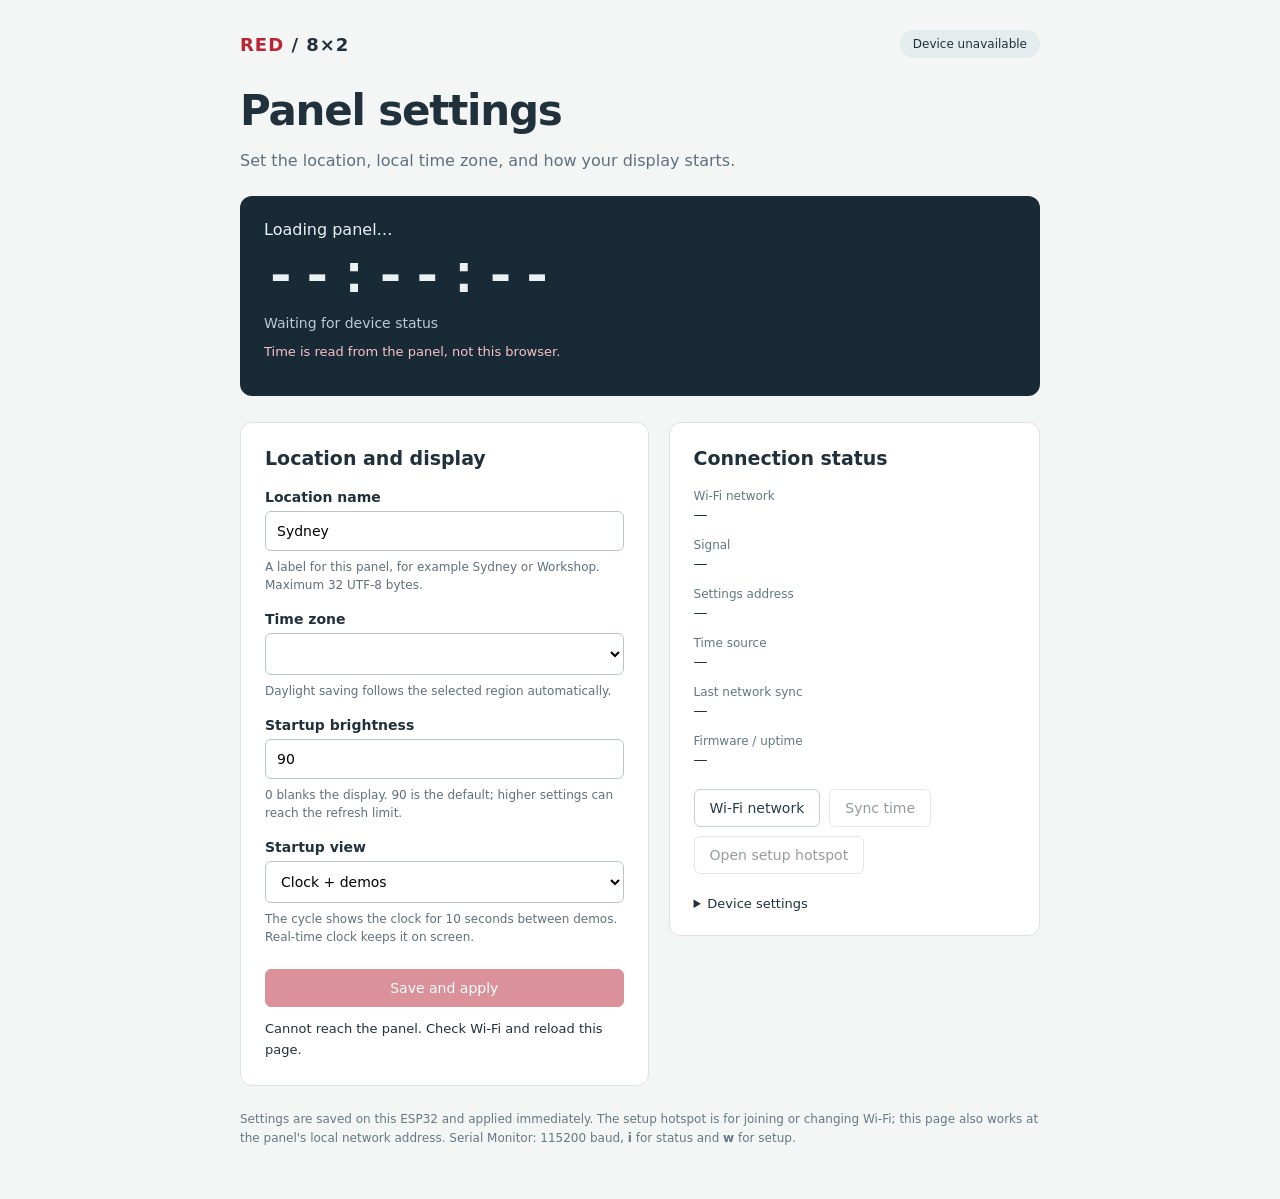
==== web/index.html @ 48416001 "Finalize v1.1.0 Wi-Fi clock and stable panel refresh Add WiFiManager setup, NTP local time, persiste" ====
<!doctype html>
<html lang="en-AU">
<head>
  <meta charset="utf-8">
  <meta name="viewport" content="width=device-width, initial-scale=1">
  <title>Red LED Panel · Settings</title>
  <style>
    :root { color-scheme: light; font-family: system-ui, sans-serif; color: #20313c; background: #f4f5f5; }
    * { box-sizing: border-box; }
    body { margin: 0; }
    main { max-width: 840px; margin: auto; padding: 30px 20px 50px; }
    header { display: flex; justify-content: space-between; gap: 15px; align-items: center; }
    .brand { font-size: 18px; font-weight: 800; letter-spacing: 1px; }
    .brand span { color: #b92535; }
    .badge { border-radius: 20px; background: #e4eced; padding: 7px 13px; font-size: 12px; }
    h1 { font-size: clamp(30px, 6vw, 42px); letter-spacing: -1.2px; margin-bottom: 8px; }
    .intro, small { color: #5f707c; }
    .clock-card { background: #172a35; color: #eaf1f3; border-radius: 12px; padding: 24px; margin: 26px 0; }
    #time { font: 600 clamp(34px, 8vw, 56px) ui-monospace, monospace; letter-spacing: 3px; margin: 6px 0; }
    #date { color: #b8cbd6; font-size: 14px; }
    #clock-state { color: #fac2c7; font-size: 13px; }
    .grid { display: grid; grid-template-columns: 1.1fr 1fr; gap: 20px; align-items: start; }
    section { background: white; border: 1px solid #dce2e5; border-radius: 12px; padding: 24px; }
    h2 { font-size: 19px; margin: 0 0 20px; }
    label { display: block; margin: 17px 0 6px; font-size: 14px; font-weight: 600; }
    input, select { width: 100%; padding: 11px; background: white; border: 1px solid #b9c7cd; border-radius: 6px; font: inherit; font-size: 14px; }
    small { display: block; margin-top: 7px; font-size: 12px; line-height: 1.5; }
    button, .button { display: inline-block; font: inherit; font-size: 14px; border: 1px solid #c6d0d5; background: white; color: #273c49; padding: 10px 15px; border-radius: 6px; cursor: pointer; text-decoration: none; }
    button:disabled { opacity: .5; cursor: wait; }
    .primary { color: white; background: #b92535; border-color: #b92535; width: 100%; margin-top: 23px; }
    .actions { display: flex; flex-wrap: wrap; gap: 9px; margin-top: 22px; }
    dl { margin: 0; }
    dt { color: #637781; font-size: 12px; margin-top: 16px; }
    dd { margin: 3px 0 0; overflow-wrap: anywhere; font-size: 14px; }
    #message { min-height: 24px; font-size: 13px; line-height: 1.6; margin: 12px 0 0; }
    details { margin-top: 22px; }
    summary { cursor: pointer; font-size: 13px; }
    pre { font-size: 11px; white-space: pre-wrap; overflow-wrap: anywhere; padding-top: 8px; }
    footer { margin-top: 24px; color: #657984; font-size: 12px; line-height: 1.6; }
    a { color: #a62030; }
    @media (max-width: 640px) { .grid { grid-template-columns: 1fr; } section { padding: 20px; } }
  </style>
</head>
<body>
<main>
  <header><div class="brand"><span>RED</span> / 8×2</div><span class="badge" id="connection">Connecting…</span></header>
  <h1>Panel settings</h1>
  <p class="intro">Set the location, local time zone, and how your display starts.</p>
  <div class="clock-card" aria-live="off">
    <div id="place">Loading panel…</div>
    <div id="time">--:--:--</div>
    <div id="date">Waiting for device status</div>
    <p id="clock-state">Time is read from the panel, not this browser.</p>
  </div>
  <div class="grid">
    <section>
      <h2>Location and display</h2>
      <form id="settings">
        <label for="location">Location name</label>
        <input id="location" name="location" maxlength="32" required autocomplete="off" value="Sydney">
        <small>A label for this panel, for example Sydney or Workshop. Maximum 32 UTF-8 bytes.</small>
        <label for="zone">Time zone</label>
        <select id="zone" name="zone" required></select>
        <small>Daylight saving follows the selected region automatically.</small>
        <label for="brightness">Startup brightness</label>
        <input id="brightness" name="brightness" type="number" min="0" max="255" step="1" required value="90">
        <small>0 blanks the display. 90 is the default; higher settings can reach the refresh limit.</small>
        <label for="view">Startup view</label>
        <select id="view" name="view"><option value="playlist">Clock + demos</option><option value="clock">Real-time clock</option></select>
        <small>The cycle shows the clock for 10 seconds between demos. Real-time clock keeps it on screen.</small>
        <button class="primary" id="save" disabled>Save and apply</button>
      </form>
      <p id="message" role="status" aria-live="polite"></p>
    </section>
    <section>
      <h2>Connection status</h2>
      <dl>
        <dt>Wi-Fi network</dt><dd id="ssid">—</dd>
        <dt>Signal</dt><dd id="signal">—</dd>
        <dt>Settings address</dt><dd id="address">—</dd>
        <dt>Time source</dt><dd id="source">—</dd>
        <dt>Last network sync</dt><dd id="sync-age">—</dd>
        <dt>Firmware / uptime</dt><dd id="firmware">—</dd>
      </dl>
      <div class="actions"><a class="button" href="/wifi">Wi-Fi network</a><button id="sync" type="button" disabled>Sync time</button><button id="setup" type="button" disabled>Open setup hotspot</button></div>
      <details><summary>Device settings</summary><pre id="device">Loading…</pre></details>
    </section>
  </div>
  <footer>Settings are saved on this ESP32 and applied immediately. The setup hotspot is for joining or changing Wi-Fi; this page also works at the panel's local network address. Serial Monitor: 115200 baud, <strong>i</strong> for status and <strong>w</strong> for setup.</footer>
</main>
<script>
  const byId = (id) => document.getElementById(id);
  let token = '';
  let initialised = false;
  const show = (id, text) => { byId(id).textContent = text; };
  async function refresh(fillForm = false) {
    try {
      const response = await fetch('/api/status', { cache: 'no-store' });
      if (!response.ok) throw new Error('Status request failed');
      const status = await response.json();
      token = status.token;
      show('connection', status.connected ? 'Wi-Fi connected' : 'Setup / offline');
      show('place', status.location + ' · ' + status.zone);
      show('time', status.time || '--:--:--');
      show('date', status.date || 'Waiting for network time');
      show('clock-state', !status.timeValid ? 'Connect Wi-Fi to synchronise the clock.' : status.connected ? 'Network-synchronised time' : 'Offline · clock continues from its last sync');
      show('ssid', status.ssid || 'Not connected');
      show('signal', status.connected ? status.rssi + ' dBm' : '—');
      show('address', status.url);
      show('source', status.ntpServers.join(' / '));
      show('sync-age', status.lastSyncAge === null ? 'Not yet synchronised' : status.lastSyncAge + ' seconds ago');
      show('firmware', status.version + ' · ' + status.uptime + ' s');
      show('device', JSON.stringify(status.device, null, 2));
      if (!initialised || fillForm) {
        byId('zone').replaceChildren(...status.zones.map(zone => new Option(zone, zone)));
        byId('location').value = status.location;
        byId('zone').value = status.zone;
        byId('brightness').value = status.brightness;
        byId('view').value = status.startClock ? 'clock' : 'playlist';
        initialised = true;
      }
      byId('save').disabled = false;
      byId('sync').disabled = !status.connected;
      byId('setup').disabled = false;
    } catch (error) {
      show('connection', 'Device unavailable');
      show('message', 'Cannot reach the panel. Check Wi-Fi and reload this page.');
    }
  }
  async function post(path, values) {
    values.set('token', token);
    const response = await fetch(path, { method: 'POST', body: values });
    const result = await response.json();
    if (!response.ok) throw new Error(result.message || 'Request failed');
    return result;
  }
  byId('settings').addEventListener('submit', async (event) => {
    event.preventDefault();
    byId('save').disabled = true;
    try {
      const result = await post('/api/settings', new URLSearchParams(new FormData(event.target)));
      show('message', result.message);
      await refresh(true);
    } catch (error) { show('message', error.message); }
    finally { byId('save').disabled = false; }
  });
  for (const [id, path] of [['sync', '/api/sync'], ['setup', '/api/wifi']]) {
    byId(id).addEventListener('click', async () => {
      try { show('message', (await post(path, new URLSearchParams())).message); }
      catch (error) { show('message', error.message); }
    });
  }
  refresh();
  setInterval(() => refresh(), 1000);
</script>
</body>
</html>
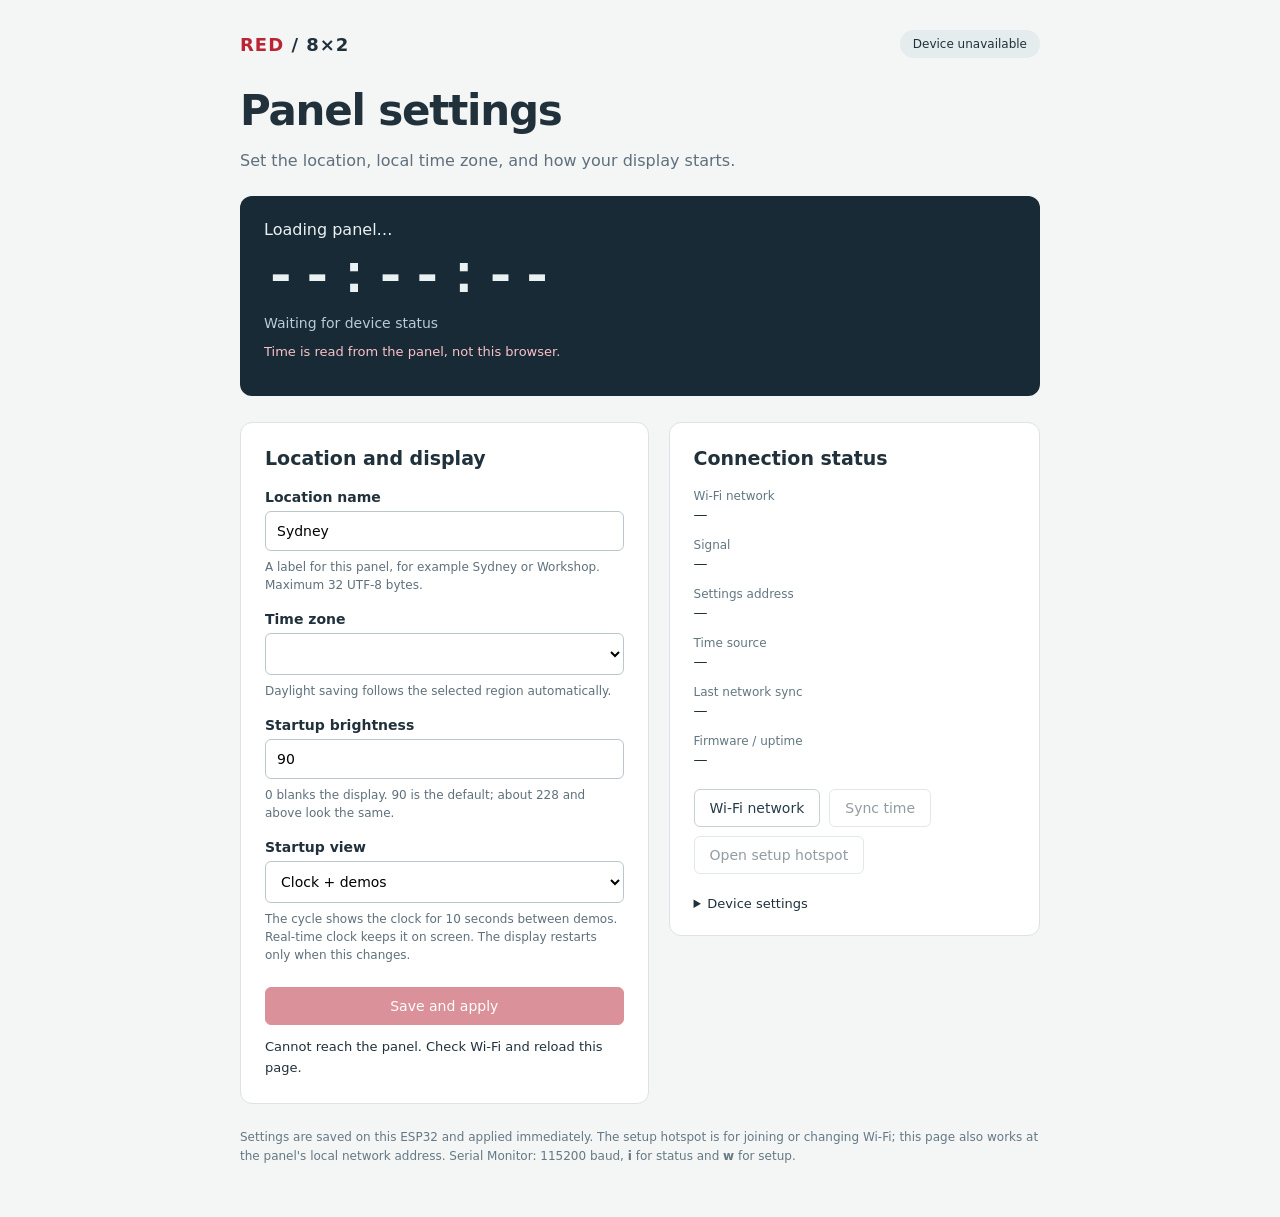
==== commit 954237eb: "feat(refresh): overlap SPI column shift with lit row; v1.2.0 fixes and release log" ====
--- a/web/index.html
+++ b/web/index.html
@@ -64,10 +64,10 @@
         <small>Daylight saving follows the selected region automatically.</small>
         <label for="brightness">Startup brightness</label>
         <input id="brightness" name="brightness" type="number" min="0" max="255" step="1" required value="90">
-        <small>0 blanks the display. 90 is the default; higher settings can reach the refresh limit.</small>
+        <small>0 blanks the display. 90 is the default; about 228 and above look the same.</small>
         <label for="view">Startup view</label>
         <select id="view" name="view"><option value="playlist">Clock + demos</option><option value="clock">Real-time clock</option></select>
-        <small>The cycle shows the clock for 10 seconds between demos. Real-time clock keeps it on screen.</small>
+        <small>The cycle shows the clock for 10 seconds between demos. Real-time clock keeps it on screen. The display restarts only when this changes.</small>
         <button class="primary" id="save" disabled>Save and apply</button>
       </form>
       <p id="message" role="status" aria-live="polite"></p>
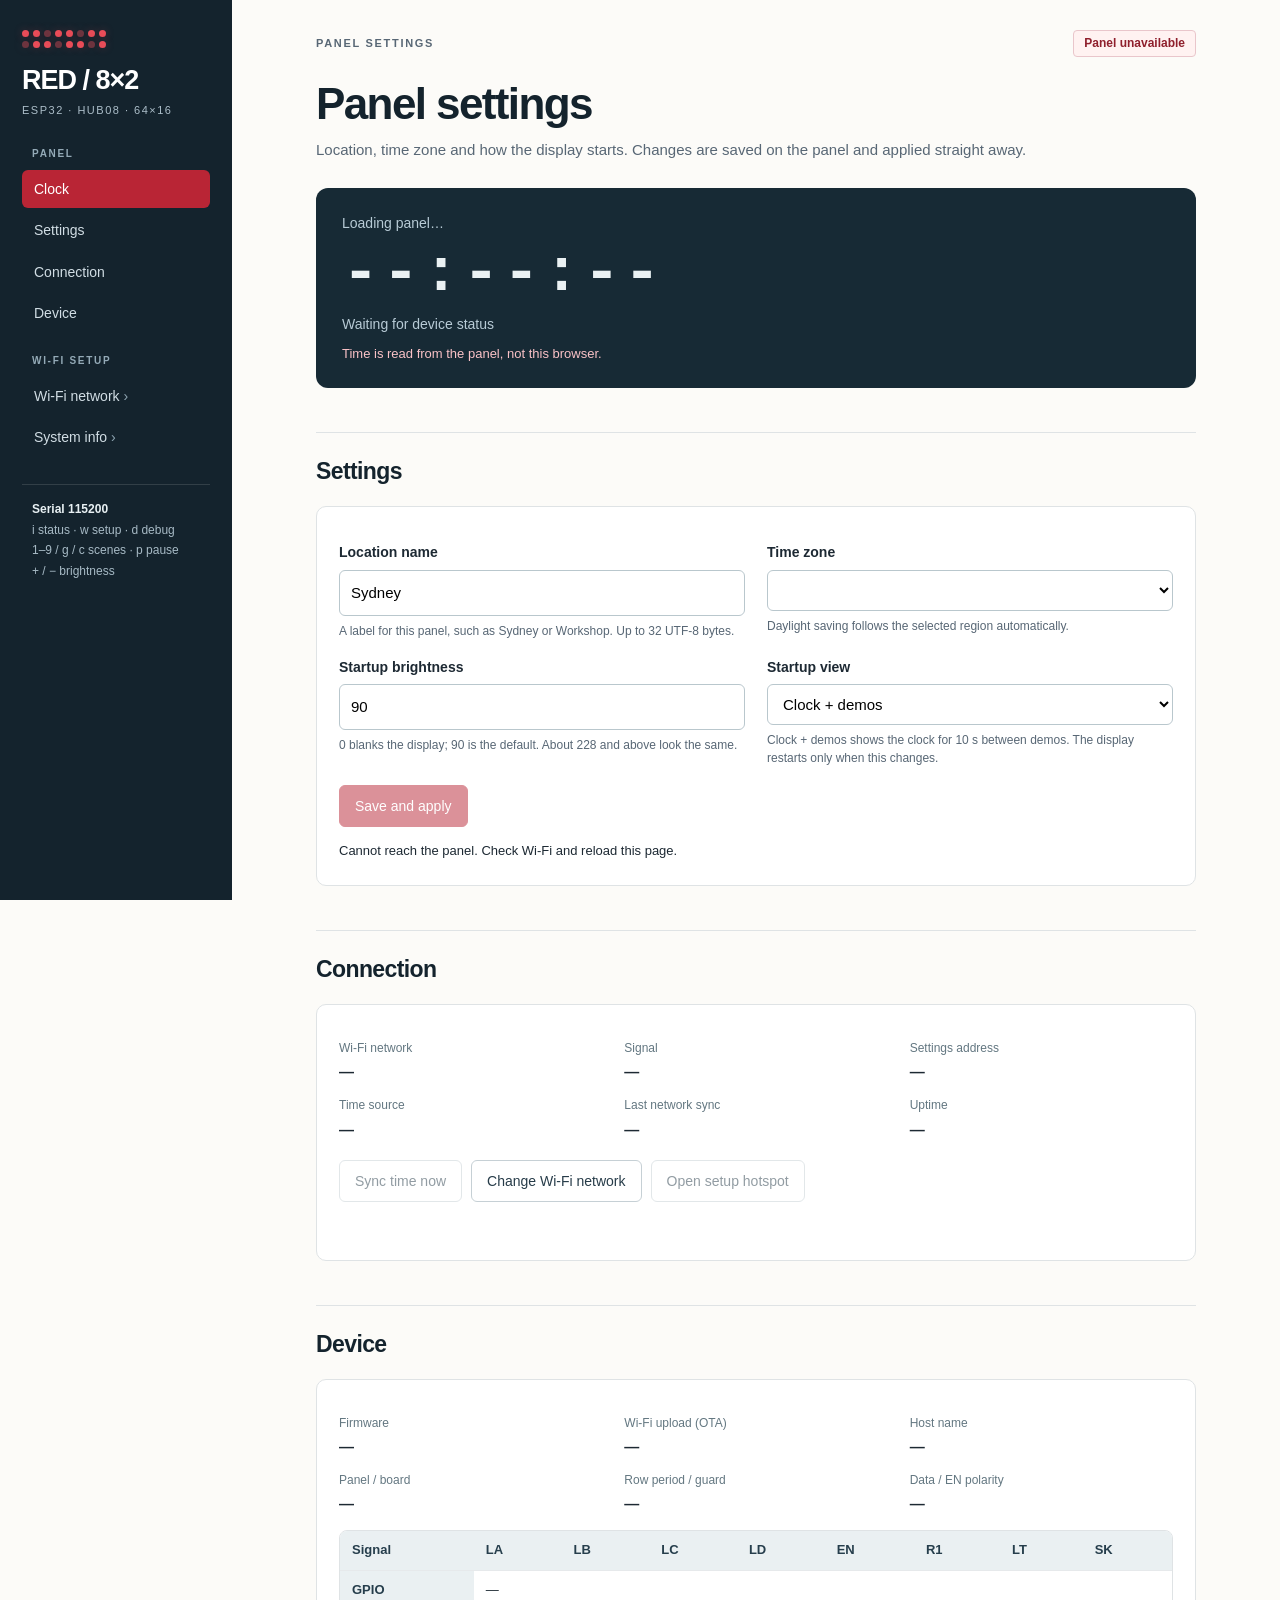
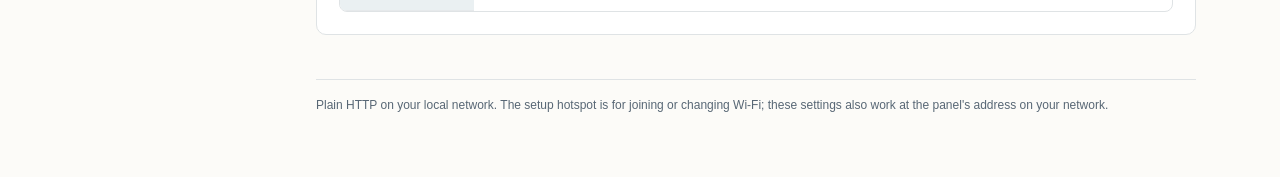
==== commit 4bd5b0c0: "feat(web): docs-style settings UI at /, restyled Wi-Fi pages, OTA build guard" ====
--- a/web/index.html
+++ b/web/index.html
@@ -5,101 +5,196 @@
   <meta name="viewport" content="width=device-width, initial-scale=1">
   <title>Red LED Panel · Settings</title>
   <style>
-    :root { color-scheme: light; font-family: system-ui, sans-serif; color: #20313c; background: #f4f5f5; }
+    :root { color-scheme: light; --ink: #1d2933; --muted: #586775; --red: #b92535; --nav: #14232d; --paper: #fcfbf8; --line: #dfe3e5; }
     * { box-sizing: border-box; }
-    body { margin: 0; }
-    main { max-width: 840px; margin: auto; padding: 30px 20px 50px; }
-    header { display: flex; justify-content: space-between; gap: 15px; align-items: center; }
-    .brand { font-size: 18px; font-weight: 800; letter-spacing: 1px; }
-    .brand span { color: #b92535; }
-    .badge { border-radius: 20px; background: #e4eced; padding: 7px 13px; font-size: 12px; }
-    h1 { font-size: clamp(30px, 6vw, 42px); letter-spacing: -1.2px; margin-bottom: 8px; }
-    .intro, small { color: #5f707c; }
-    .clock-card { background: #172a35; color: #eaf1f3; border-radius: 12px; padding: 24px; margin: 26px 0; }
-    #time { font: 600 clamp(34px, 8vw, 56px) ui-monospace, monospace; letter-spacing: 3px; margin: 6px 0; }
+    [hidden] { display: none !important; }
+    html { scroll-behavior: smooth; scroll-padding-top: 20px; }
+    body { margin: 0; background: var(--paper); color: var(--ink); font: 15px/1.6 -apple-system, BlinkMacSystemFont, "Segoe UI", sans-serif; }
+    a { color: #a51f30; text-underline-offset: 3px; }
+    a:focus-visible, button:focus-visible, input:focus-visible, select:focus-visible { outline: 3px solid #df9c28; outline-offset: 2px; }
+    .side { position: fixed; inset: 0 auto 0 0; width: 232px; padding: 30px 22px; background: var(--nav); color: #e2eaee; overflow-y: auto; }
+    .brand { display: block; color: #fff; text-decoration: none; margin-bottom: 26px; }
+    .brand strong { display: block; font-size: 27px; letter-spacing: -1px; line-height: 1.2; }
+    .brand span { display: block; margin-top: 6px; color: #acbec9; font-size: 11px; letter-spacing: 1.5px; text-transform: uppercase; }
+    .led { display: grid; grid-template-columns: repeat(8, 7px); gap: 4px; margin-bottom: 16px; width: max-content; }
+    .led i { width: 7px; height: 7px; border-radius: 50%; background: #e94d59; box-shadow: 0 0 9px #e94d5940; }
+    .led i:nth-child(3n) { opacity: .42; }
+    .label { margin: 20px 10px 8px; color: #94aab7; text-transform: uppercase; font-size: 10px; font-weight: 700; letter-spacing: 1.7px; }
+    .links { display: grid; gap: 3px; }
+    .links a { display: block; color: #d1dde4; text-decoration: none; padding: 8px 12px; border-radius: 6px; font-size: 14px; }
+    .links a:hover { color: #fff; background: #ffffff0b; }
+    .links a[aria-current="true"] { background: var(--red); color: #fff; }
+    .links a.ext::after { content: " ›"; color: #8fa5b2; }
+    .note { margin-top: 28px; padding: 14px 10px 0; border-top: 1px solid #ffffff20; color: #a7bac5; font-size: 12px; line-height: 1.7; }
+    .note strong { color: #e8f0f3; }
+    main { margin-left: 232px; padding: 30px clamp(20px, 4vw, 60px) 60px; }
+    .page { max-width: 880px; margin: 0 auto; }
+    .toolbar { display: flex; flex-wrap: wrap; justify-content: space-between; gap: 10px; align-items: center; margin-bottom: 22px; }
+    .eyebrow { font-size: 11px; text-transform: uppercase; letter-spacing: 1.7px; font-weight: 700; color: var(--muted); }
+    .tag { display: inline-block; border: 1px solid #cad9de; color: #3c5766; background: #eef4f5; font-size: 12px; padding: 3px 10px; border-radius: 4px; font-weight: 650; }
+    .tag.ok { background: #e7f2ed; color: #2a6248; border-color: #bed9cc; }
+    .tag.warn { background: #fff2f1; color: #8f1f2c; border-color: #e9c6cb; }
+    h1 { margin: 0 0 8px; font-size: clamp(32px, 4vw, 44px); letter-spacing: -1.6px; line-height: 1.15; color: #14232d; }
+    .intro { color: var(--muted); margin: 0 0 26px; }
+    section { margin-top: 44px; padding-top: 20px; border-top: 1px solid var(--line); }
+    h2 { margin: 0 0 16px; font-size: 23px; letter-spacing: -.6px; color: #14232d; }
+    .clock { background: #172a35; color: #eaf1f3; border-radius: 12px; padding: 24px 26px; margin-top: 0; border: 0; }
+    #place { color: #b8cbd6; font-size: 14px; }
+    #time { font: 600 clamp(38px, 9vw, 62px) ui-monospace, "SFMono-Regular", Menlo, monospace; letter-spacing: 3px; margin: 4px 0; }
     #date { color: #b8cbd6; font-size: 14px; }
-    #clock-state { color: #fac2c7; font-size: 13px; }
-    .grid { display: grid; grid-template-columns: 1.1fr 1fr; gap: 20px; align-items: start; }
-    section { background: white; border: 1px solid #dce2e5; border-radius: 12px; padding: 24px; }
-    h2 { font-size: 19px; margin: 0 0 20px; }
-    label { display: block; margin: 17px 0 6px; font-size: 14px; font-weight: 600; }
-    input, select { width: 100%; padding: 11px; background: white; border: 1px solid #b9c7cd; border-radius: 6px; font: inherit; font-size: 14px; }
-    small { display: block; margin-top: 7px; font-size: 12px; line-height: 1.5; }
-    button, .button { display: inline-block; font: inherit; font-size: 14px; border: 1px solid #c6d0d5; background: white; color: #273c49; padding: 10px 15px; border-radius: 6px; cursor: pointer; text-decoration: none; }
+    #clock-state { color: #fac2c7; font-size: 13px; margin: 8px 0 0; }
+    .card { background: #fff; border: 1px solid var(--line); border-radius: 10px; padding: 22px; }
+    .form { display: grid; grid-template-columns: 1fr 1fr; gap: 4px 22px; }
+    .form .wide { grid-column: 1 / -1; }
+    label { display: block; margin: 12px 0 6px; font-size: 14px; font-weight: 650; }
+    input, select { width: 100%; padding: 10px 11px; background: #fff; border: 1px solid #b9c7cd; border-radius: 6px; font: inherit; }
+    small { display: block; margin-top: 6px; color: var(--muted); font-size: 12px; line-height: 1.5; }
+    button, .button { display: inline-block; font: inherit; font-size: 14px; border: 1px solid #c6d0d5; background: #fff; color: #273c49; padding: 9px 15px; border-radius: 6px; cursor: pointer; text-decoration: none; }
+    button:hover, .button:hover { border-color: var(--red); }
     button:disabled { opacity: .5; cursor: wait; }
-    .primary { color: white; background: #b92535; border-color: #b92535; width: 100%; margin-top: 23px; }
-    .actions { display: flex; flex-wrap: wrap; gap: 9px; margin-top: 22px; }
-    dl { margin: 0; }
-    dt { color: #637781; font-size: 12px; margin-top: 16px; }
-    dd { margin: 3px 0 0; overflow-wrap: anywhere; font-size: 14px; }
-    #message { min-height: 24px; font-size: 13px; line-height: 1.6; margin: 12px 0 0; }
-    details { margin-top: 22px; }
-    summary { cursor: pointer; font-size: 13px; }
-    pre { font-size: 11px; white-space: pre-wrap; overflow-wrap: anywhere; padding-top: 8px; }
-    footer { margin-top: 24px; color: #657984; font-size: 12px; line-height: 1.6; }
-    a { color: #a62030; }
-    @media (max-width: 640px) { .grid { grid-template-columns: 1fr; } section { padding: 20px; } }
+    .primary { color: #fff; background: var(--red); border-color: var(--red); }
+    .actions { display: flex; flex-wrap: wrap; gap: 9px; margin-top: 18px; }
+    #message, .message { min-height: 22px; font-size: 13px; margin: 14px 0 0; }
+    dl { display: grid; grid-template-columns: repeat(auto-fill, minmax(220px, 1fr)); gap: 0 22px; margin: 0; }
+    dt { color: #637781; font-size: 12px; margin-top: 12px; }
+    dd { margin: 2px 0 0; overflow-wrap: anywhere; font-weight: 600; }
+    .table-wrap { overflow-x: auto; border: 1px solid var(--line); border-radius: 8px; background: #fff; margin-top: 14px; }
+    table { border-collapse: collapse; width: 100%; font-size: 13px; }
+    th, td { padding: 9px 12px; text-align: left; border-bottom: 1px solid #e6e9eb; }
+    th { background: #eaf0f2; color: #263e4c; }
+    tr:last-child td { border-bottom: 0; }
+    code { font-family: ui-monospace, Menlo, monospace; font-size: .9em; background: #eaeef0; padding: 1px 5px; border-radius: 4px; }
+    footer { margin-top: 44px; padding-top: 16px; border-top: 1px solid var(--line); color: var(--muted); font-size: 12px; }
+    @media (max-width: 760px) {
+      .side { position: sticky; top: 0; z-index: 2; width: auto; padding: 12px 16px; display: flex; flex-wrap: wrap; align-items: center; gap: 6px 14px; }
+      .brand { margin: 0; }
+      .brand strong { font-size: 19px; }
+      .brand span, .led, .label, .note { display: none; }
+      .links { display: flex; flex-wrap: wrap; gap: 2px; }
+      .links a { padding: 5px 8px; font-size: 13px; }
+      main { margin-left: 0; padding: 20px 16px 40px; }
+      .form { grid-template-columns: 1fr; }
+    }
   </style>
 </head>
 <body>
+<aside class="side">
+  <a class="brand" href="#now"><div class="led" aria-hidden="true"><i></i><i></i><i></i><i></i><i></i><i></i><i></i><i></i><i></i><i></i><i></i><i></i><i></i><i></i><i></i><i></i></div><strong>RED / 8×2</strong><span>ESP32 · HUB08 · 64×16</span></a>
+  <div class="label">Panel</div>
+  <nav class="links" aria-label="Panel sections">
+    <a href="#now">Clock</a>
+    <a href="#settings">Settings</a>
+    <a href="#connection">Connection</a>
+    <a href="#device">Device</a>
+  </nav>
+  <div class="label">Wi-Fi setup</div>
+  <nav class="links" aria-label="Wi-Fi pages">
+    <a class="ext" href="/wifi">Wi-Fi network</a>
+    <a class="ext" href="/info">System info</a>
+    <a class="ext" href="/exit" id="exit-link" hidden>Close setup hotspot</a>
+  </nav>
+  <div class="note"><strong>Serial 115200</strong><br>i status · w setup · d debug<br>1–9 / g / c scenes · p pause<br>+ / − brightness</div>
+</aside>
 <main>
-  <header><div class="brand"><span>RED</span> / 8×2</div><span class="badge" id="connection">Connecting…</span></header>
-  <h1>Panel settings</h1>
-  <p class="intro">Set the location, local time zone, and how your display starts.</p>
-  <div class="clock-card" aria-live="off">
-    <div id="place">Loading panel…</div>
-    <div id="time">--:--:--</div>
-    <div id="date">Waiting for device status</div>
-    <p id="clock-state">Time is read from the panel, not this browser.</p>
+  <div class="page">
+    <div class="toolbar"><span class="eyebrow" id="eyebrow">Panel settings</span><span class="tag" id="connection-tag">Connecting…</span></div>
+    <h1>Panel settings</h1>
+    <p class="intro">Location, time zone and how the display starts. Changes are saved on the panel and applied straight away.</p>
+
+    <section id="now" class="clock" aria-live="off">
+      <div id="place">Loading panel…</div>
+      <div id="time">--:--:--</div>
+      <div id="date">Waiting for device status</div>
+      <p id="clock-state">Time is read from the panel, not this browser.</p>
+    </section>
+
+    <section id="settings">
+      <h2>Settings</h2>
+      <form id="settings-form" class="card">
+        <div class="form">
+          <div>
+            <label for="location">Location name</label>
+            <input id="location" name="location" maxlength="32" required autocomplete="off" value="Sydney">
+            <small>A label for this panel, such as Sydney or Workshop. Up to 32 UTF-8 bytes.</small>
+          </div>
+          <div>
+            <label for="zone">Time zone</label>
+            <select id="zone" name="zone" required></select>
+            <small>Daylight saving follows the selected region automatically.</small>
+          </div>
+          <div>
+            <label for="brightness">Startup brightness</label>
+            <input id="brightness" name="brightness" type="number" min="0" max="255" step="1" required value="90">
+            <small>0 blanks the display; 90 is the default. About 228 and above look the same.</small>
+          </div>
+          <div>
+            <label for="view">Startup view</label>
+            <select id="view" name="view"><option value="playlist">Clock + demos</option><option value="clock">Real-time clock</option></select>
+            <small>Clock + demos shows the clock for 10 s between demos. The display restarts only when this changes.</small>
+          </div>
+        </div>
+        <div class="actions"><button class="primary" id="save" disabled>Save and apply</button></div>
+        <p id="message" role="status" aria-live="polite"></p>
+      </form>
+    </section>
+
+    <section id="connection">
+      <h2>Connection</h2>
+      <div class="card">
+        <dl>
+          <div><dt>Wi-Fi network</dt><dd id="ssid">—</dd></div>
+          <div><dt>Signal</dt><dd id="signal">—</dd></div>
+          <div><dt>Settings address</dt><dd id="address">—</dd></div>
+          <div><dt>Time source</dt><dd id="source">—</dd></div>
+          <div><dt>Last network sync</dt><dd id="sync-age">—</dd></div>
+          <div><dt>Uptime</dt><dd id="uptime">—</dd></div>
+        </dl>
+        <div class="actions">
+          <button id="sync" type="button" disabled>Sync time now</button>
+          <a class="button" href="/wifi">Change Wi-Fi network</a>
+          <button id="setup" type="button" disabled>Open setup hotspot</button>
+        </div>
+        <p id="connection-message" class="message" role="status" aria-live="polite"></p>
+      </div>
+    </section>
+
+    <section id="device">
+      <h2>Device</h2>
+      <div class="card">
+        <dl>
+          <div><dt>Firmware</dt><dd id="firmware">—</dd></div>
+          <div><dt>Wi-Fi upload (OTA)</dt><dd id="ota">—</dd></div>
+          <div><dt>Host name</dt><dd id="host">—</dd></div>
+          <div><dt>Panel / board</dt><dd id="hardware">—</dd></div>
+          <div><dt>Row period / guard</dt><dd id="timing">—</dd></div>
+          <div><dt>Data / EN polarity</dt><dd id="polarity">—</dd></div>
+        </dl>
+        <div class="table-wrap"><table><thead><tr><th>Signal</th><th>LA</th><th>LB</th><th>LC</th><th>LD</th><th>EN</th><th>R1</th><th>LT</th><th>SK</th></tr></thead>
+          <tbody><tr id="pins"><th>GPIO</th><td colspan="8">—</td></tr></tbody></table></div>
+      </div>
+    </section>
+
+    <footer>Plain HTTP on your local network. The setup hotspot is for joining or changing Wi-Fi; these settings also work at the panel's address on your network.</footer>
   </div>
-  <div class="grid">
-    <section>
-      <h2>Location and display</h2>
-      <form id="settings">
-        <label for="location">Location name</label>
-        <input id="location" name="location" maxlength="32" required autocomplete="off" value="Sydney">
-        <small>A label for this panel, for example Sydney or Workshop. Maximum 32 UTF-8 bytes.</small>
-        <label for="zone">Time zone</label>
-        <select id="zone" name="zone" required></select>
-        <small>Daylight saving follows the selected region automatically.</small>
-        <label for="brightness">Startup brightness</label>
-        <input id="brightness" name="brightness" type="number" min="0" max="255" step="1" required value="90">
-        <small>0 blanks the display. 90 is the default; about 228 and above look the same.</small>
-        <label for="view">Startup view</label>
-        <select id="view" name="view"><option value="playlist">Clock + demos</option><option value="clock">Real-time clock</option></select>
-        <small>The cycle shows the clock for 10 seconds between demos. Real-time clock keeps it on screen. The display restarts only when this changes.</small>
-        <button class="primary" id="save" disabled>Save and apply</button>
-      </form>
-      <p id="message" role="status" aria-live="polite"></p>
-    </section>
-    <section>
-      <h2>Connection status</h2>
-      <dl>
-        <dt>Wi-Fi network</dt><dd id="ssid">—</dd>
-        <dt>Signal</dt><dd id="signal">—</dd>
-        <dt>Settings address</dt><dd id="address">—</dd>
-        <dt>Time source</dt><dd id="source">—</dd>
-        <dt>Last network sync</dt><dd id="sync-age">—</dd>
-        <dt>Firmware / uptime</dt><dd id="firmware">—</dd>
-      </dl>
-      <div class="actions"><a class="button" href="/wifi">Wi-Fi network</a><button id="sync" type="button" disabled>Sync time</button><button id="setup" type="button" disabled>Open setup hotspot</button></div>
-      <details><summary>Device settings</summary><pre id="device">Loading…</pre></details>
-    </section>
-  </div>
-  <footer>Settings are saved on this ESP32 and applied immediately. The setup hotspot is for joining or changing Wi-Fi; this page also works at the panel's local network address. Serial Monitor: 115200 baud, <strong>i</strong> for status and <strong>w</strong> for setup.</footer>
 </main>
 <script>
   const byId = (id) => document.getElementById(id);
+  const show = (id, text) => { byId(id).textContent = text; };
+  const duration = (s) => { const d = Math.floor(s / 86400), h = Math.floor(s / 3600) % 24, m = Math.floor(s / 60) % 60;
+    return d ? d + ' d ' + h + ' h' : h ? h + ' h ' + m + ' min' : m ? m + ' min ' + (s % 60) + ' s' : s + ' s'; };
   let token = '';
   let initialised = false;
-  const show = (id, text) => { byId(id).textContent = text; };
   async function refresh(fillForm = false) {
     try {
       const response = await fetch('/api/status', { cache: 'no-store' });
       if (!response.ok) throw new Error('Status request failed');
       const status = await response.json();
       token = status.token;
-      show('connection', status.connected ? 'Wi-Fi connected' : 'Setup / offline');
+      const tag = byId('connection-tag');
+      tag.textContent = status.connected ? 'Wi-Fi connected' : 'Setup hotspot / offline';
+      tag.className = 'tag ' + (status.connected ? 'ok' : 'warn');
+      byId('exit-link').hidden = status.connected;
+      show('eyebrow', 'Panel settings · v' + status.version);
       show('place', status.location + ' · ' + status.zone);
       show('time', status.time || '--:--:--');
       show('date', status.date || 'Waiting for network time');
@@ -108,9 +203,19 @@
       show('signal', status.connected ? status.rssi + ' dBm' : '—');
       show('address', status.url);
       show('source', status.ntpServers.join(' / '));
-      show('sync-age', status.lastSyncAge === null ? 'Not yet synchronised' : status.lastSyncAge + ' seconds ago');
-      show('firmware', status.version + ' · ' + status.uptime + ' s');
-      show('device', JSON.stringify(status.device, null, 2));
+      show('sync-age', status.lastSyncAge === null ? 'Not yet synchronised' : duration(status.lastSyncAge) + ' ago');
+      show('uptime', duration(status.uptime));
+      show('firmware', 'v' + status.version);
+      show('ota', { ready: 'Ready on port 3232', pending: 'Starts when Wi-Fi connects', disabled: 'Disabled (no OTA password)' }[status.ota] || '—');
+      const device = status.device;
+      show('host', device.host + '.local');
+      show('hardware', device.panel + ' / ' + device.board);
+      show('timing', device.rowPeriodUs + ' µs / ' + device.guardUs + ' µs');
+      show('polarity', (device.dataActiveLow ? 'Active LOW' : 'Active HIGH') + ' / ' + (device.oeActiveLow ? 'active LOW' : 'active HIGH'));
+      const pins = ['LA', 'LB', 'LC', 'LD', 'EN', 'R1', 'LT', 'SK'].map(name => { const cell = document.createElement('td'); cell.textContent = device.pins[name]; return cell; });
+      const header = document.createElement('th');
+      header.textContent = 'GPIO';
+      byId('pins').replaceChildren(header, ...pins);
       if (!initialised || fillForm) {
         byId('zone').replaceChildren(...status.zones.map(zone => new Option(zone, zone)));
         byId('location').value = status.location;
@@ -123,7 +228,9 @@
       byId('sync').disabled = !status.connected;
       byId('setup').disabled = false;
     } catch (error) {
-      show('connection', 'Device unavailable');
+      const tag = byId('connection-tag');
+      tag.textContent = 'Panel unavailable';
+      tag.className = 'tag warn';
       show('message', 'Cannot reach the panel. Check Wi-Fi and reload this page.');
     }
   }
@@ -134,7 +241,7 @@
     if (!response.ok) throw new Error(result.message || 'Request failed');
     return result;
   }
-  byId('settings').addEventListener('submit', async (event) => {
+  byId('settings-form').addEventListener('submit', async (event) => {
     event.preventDefault();
     byId('save').disabled = true;
     try {
@@ -146,10 +253,21 @@
   });
   for (const [id, path] of [['sync', '/api/sync'], ['setup', '/api/wifi']]) {
     byId(id).addEventListener('click', async () => {
-      try { show('message', (await post(path, new URLSearchParams())).message); }
-      catch (error) { show('message', error.message); }
+      try { show('connection-message', (await post(path, new URLSearchParams())).message); }
+      catch (error) { show('connection-message', error.message); }
     });
   }
+  // Highlight the section in view, as in the documentation sidebar. The last
+  // section cannot reach the trigger line, so it is marked at the page end.
+  const navLinks = [...document.querySelectorAll('.links a[href^="#"]')];
+  const lastId = navLinks[navLinks.length - 1].hash.slice(1);
+  const atEnd = () => innerHeight + scrollY >= document.documentElement.scrollHeight - 4;
+  const mark = (id) => { for (const link of navLinks) link.setAttribute('aria-current', link.hash === '#' + id); };
+  const observer = new IntersectionObserver((entries) => {
+    for (const entry of entries) if (entry.isIntersecting) mark(atEnd() ? lastId : entry.target.id);
+  }, { rootMargin: '-30% 0px -60% 0px' });
+  for (const link of navLinks) observer.observe(document.querySelector(link.hash));
+  addEventListener('scroll', () => { if (atEnd()) mark(lastId); });
   refresh();
   setInterval(() => refresh(), 1000);
 </script>
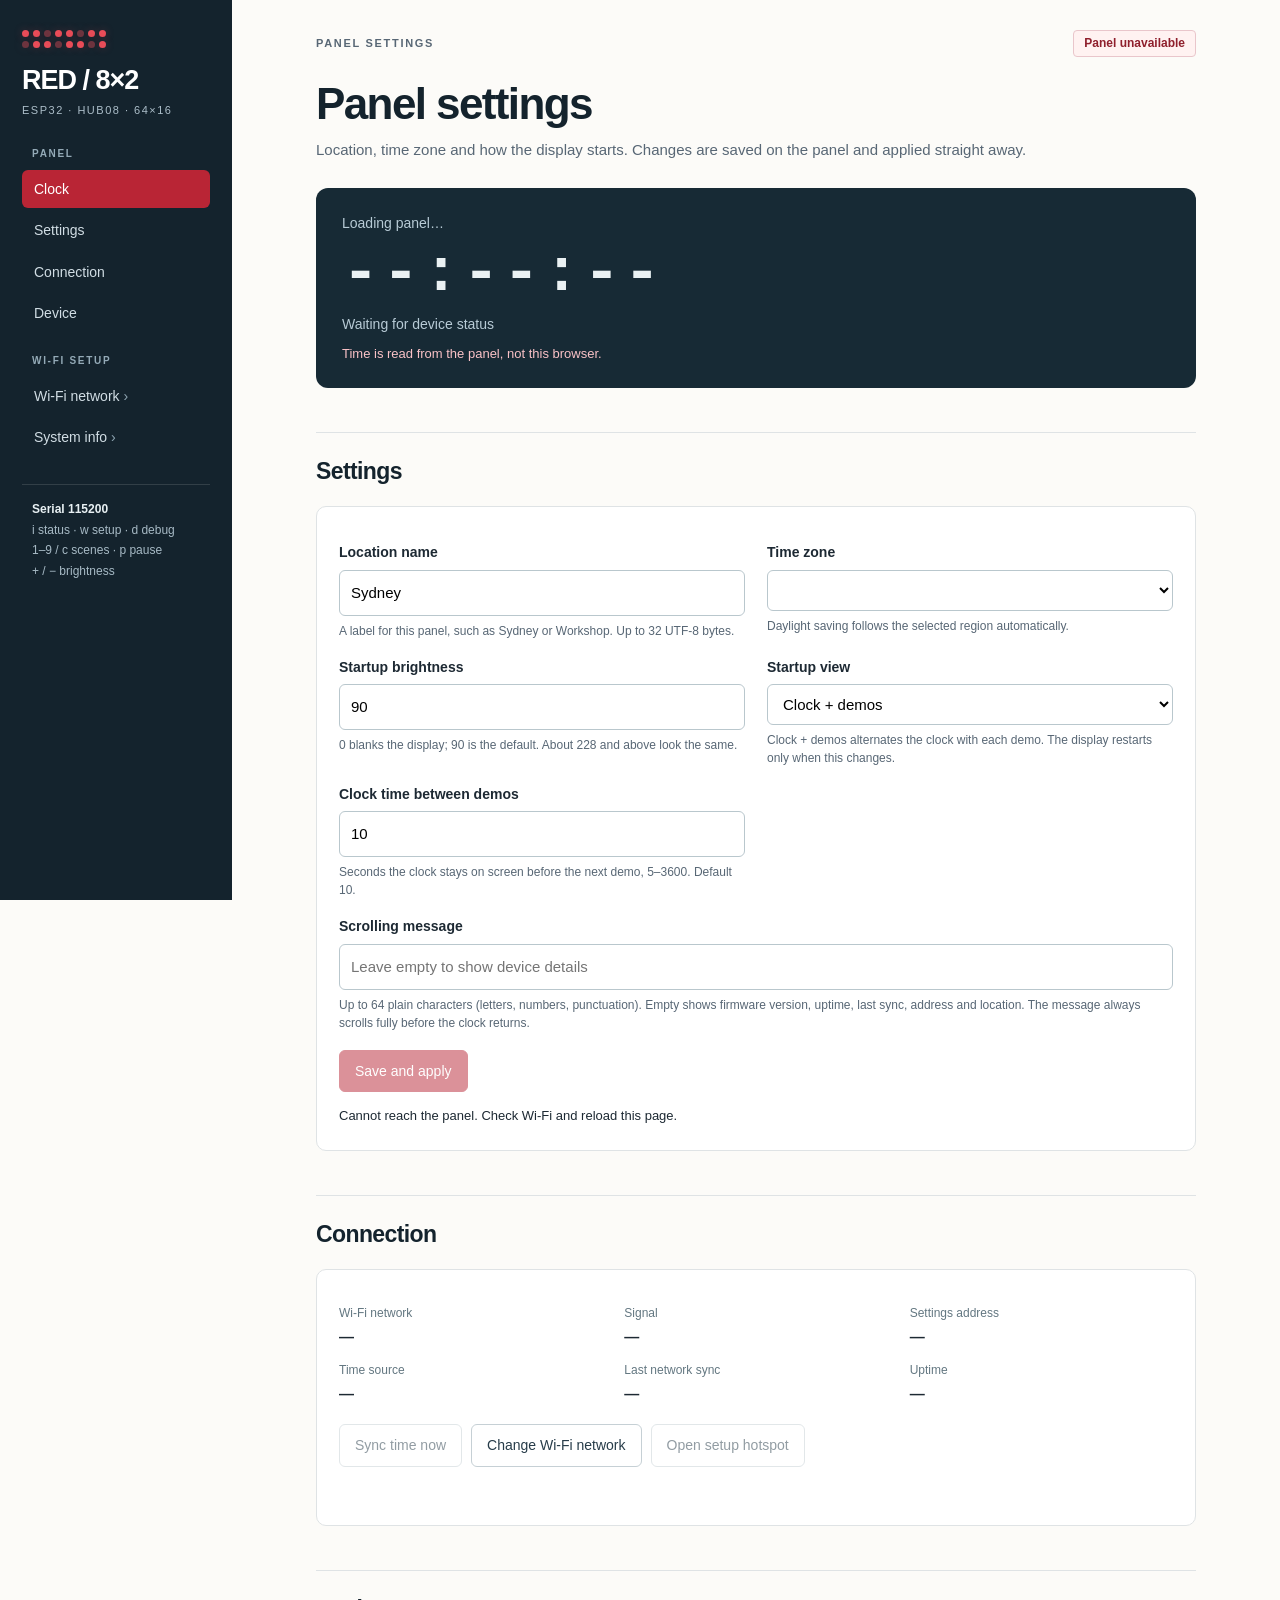
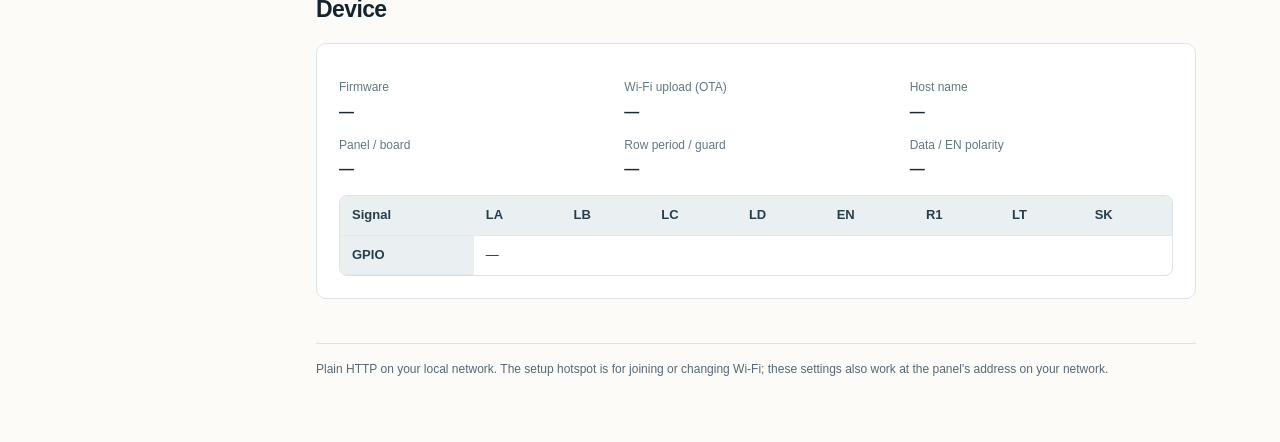
==== commit 6865fd7a: "feat(display): day/date clock row, web-set clock time and scroll message; remove letter test Covers " ====
--- a/web/index.html
+++ b/web/index.html
@@ -93,7 +93,7 @@
     <a class="ext" href="/info">System info</a>
     <a class="ext" href="/exit" id="exit-link" hidden>Close setup hotspot</a>
   </nav>
-  <div class="note"><strong>Serial 115200</strong><br>i status · w setup · d debug<br>1–9 / g / c scenes · p pause<br>+ / − brightness</div>
+  <div class="note"><strong>Serial 115200</strong><br>i status · w setup · d debug<br>1–9 / c scenes · p pause<br>+ / − brightness</div>
 </aside>
 <main>
   <div class="page">
@@ -130,7 +130,17 @@
           <div>
             <label for="view">Startup view</label>
             <select id="view" name="view"><option value="playlist">Clock + demos</option><option value="clock">Real-time clock</option></select>
-            <small>Clock + demos shows the clock for 10 s between demos. The display restarts only when this changes.</small>
+            <small>Clock + demos alternates the clock with each demo. The display restarts only when this changes.</small>
+          </div>
+          <div>
+            <label for="clock-hold">Clock time between demos</label>
+            <input id="clock-hold" name="clockHold" type="number" min="5" max="3600" step="1" required value="10">
+            <small>Seconds the clock stays on screen before the next demo, 5–3600. Default 10.</small>
+          </div>
+          <div class="wide">
+            <label for="scroll-text">Scrolling message</label>
+            <input id="scroll-text" name="scrollText" maxlength="64" pattern="[ -~]*" autocomplete="off" placeholder="Leave empty to show device details">
+            <small>Up to 64 plain characters (letters, numbers, punctuation). Empty shows firmware version, uptime, last sync, address and location. The message always scrolls fully before the clock returns.</small>
           </div>
         </div>
         <div class="actions"><button class="primary" id="save" disabled>Save and apply</button></div>
@@ -222,6 +232,8 @@
         byId('zone').value = status.zone;
         byId('brightness').value = status.brightness;
         byId('view').value = status.startClock ? 'clock' : 'playlist';
+        byId('clock-hold').value = status.clockHold;
+        byId('scroll-text').value = status.scrollText;
         initialised = true;
       }
       byId('save').disabled = false;
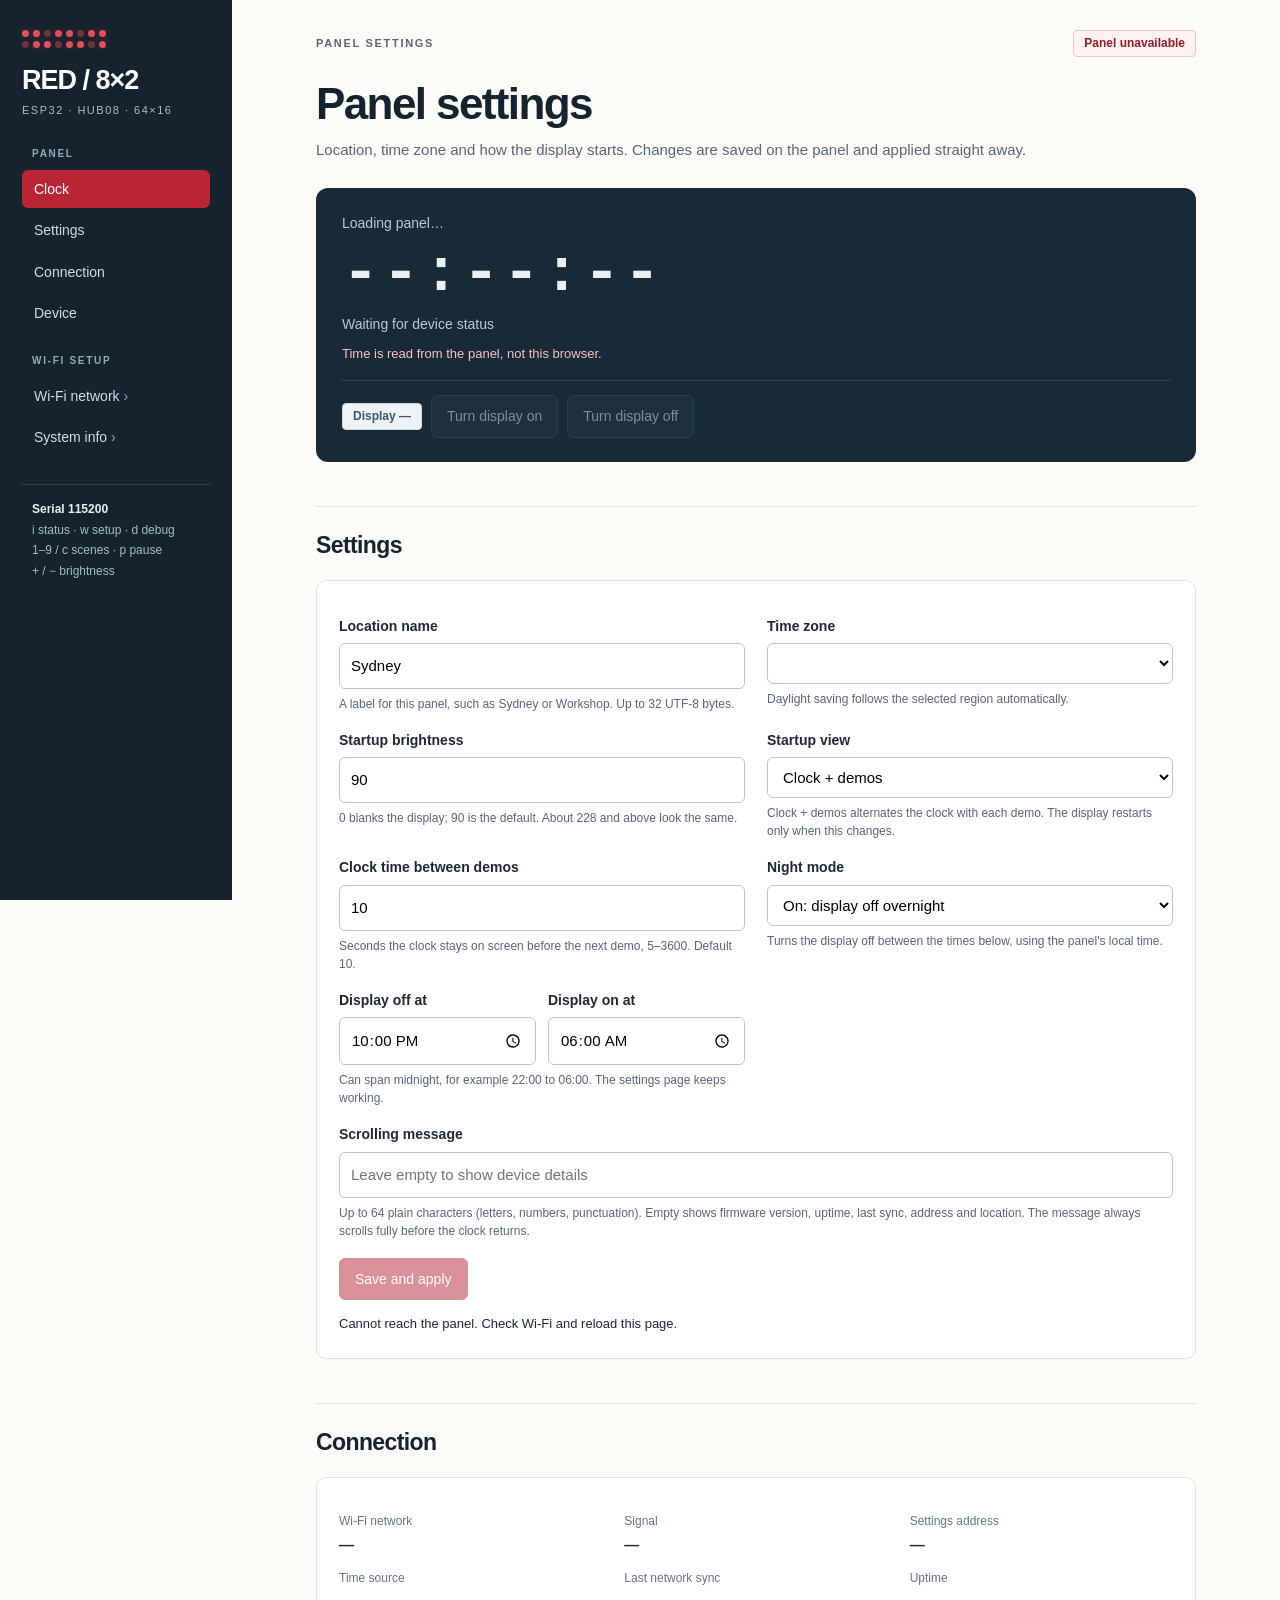
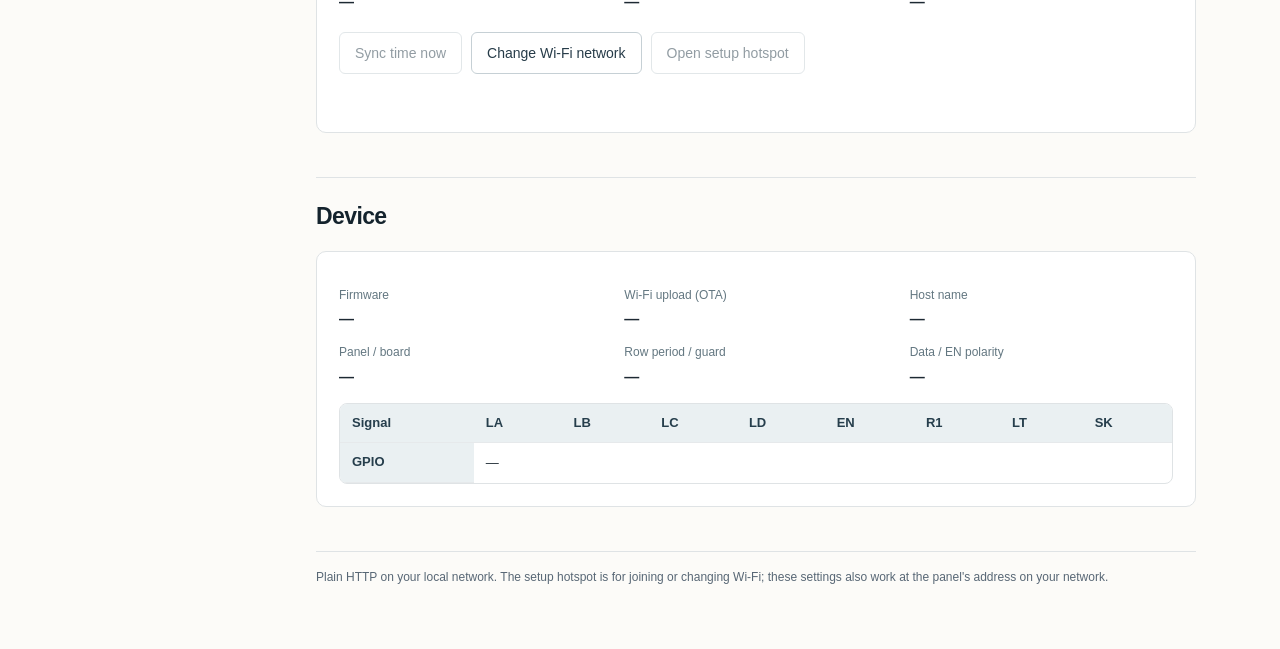
==== commit 1076616d: "feat(display): night mode and manual display on/off switch Display off between web-set local times (" ====
--- a/web/index.html
+++ b/web/index.html
@@ -43,9 +43,15 @@
     #time { font: 600 clamp(38px, 9vw, 62px) ui-monospace, "SFMono-Regular", Menlo, monospace; letter-spacing: 3px; margin: 4px 0; }
     #date { color: #b8cbd6; font-size: 14px; }
     #clock-state { color: #fac2c7; font-size: 13px; margin: 8px 0 0; }
+    .power { display: flex; flex-wrap: wrap; align-items: center; gap: 9px; margin-top: 16px; padding-top: 14px; border-top: 1px solid #ffffff22; }
+    .power button { background: #213846; color: #eaf1f3; border-color: #3a5262; }
+    .power button:hover { border-color: #e94d59; }
+    #display-message { color: #b8cbd6; font-size: 12px; }
     .card { background: #fff; border: 1px solid var(--line); border-radius: 10px; padding: 22px; }
     .form { display: grid; grid-template-columns: 1fr 1fr; gap: 4px 22px; }
     .form .wide { grid-column: 1 / -1; }
+    .times { display: grid; grid-template-columns: 1fr 1fr; gap: 0 12px; }
+    .times small { grid-column: 1 / -1; }
     label { display: block; margin: 12px 0 6px; font-size: 14px; font-weight: 650; }
     input, select { width: 100%; padding: 10px 11px; background: #fff; border: 1px solid #b9c7cd; border-radius: 6px; font: inherit; }
     small { display: block; margin-top: 6px; color: var(--muted); font-size: 12px; line-height: 1.5; }
@@ -106,6 +112,12 @@
       <div id="time">--:--:--</div>
       <div id="date">Waiting for device status</div>
       <p id="clock-state">Time is read from the panel, not this browser.</p>
+      <div class="power">
+        <span class="tag" id="display-tag">Display —</span>
+        <button id="display-on" type="button" disabled>Turn display on</button>
+        <button id="display-off" type="button" disabled>Turn display off</button>
+        <span id="display-message" role="status" aria-live="polite"></span>
+      </div>
     </section>
 
     <section id="settings">
@@ -136,6 +148,22 @@
             <label for="clock-hold">Clock time between demos</label>
             <input id="clock-hold" name="clockHold" type="number" min="5" max="3600" step="1" required value="10">
             <small>Seconds the clock stays on screen before the next demo, 5–3600. Default 10.</small>
+          </div>
+          <div>
+            <label for="night-mode">Night mode</label>
+            <select id="night-mode" name="nightMode"><option value="on">On: display off overnight</option><option value="off">Off: always on</option></select>
+            <small>Turns the display off between the times below, using the panel's local time.</small>
+          </div>
+          <div class="times">
+            <div>
+              <label for="night-start">Display off at</label>
+              <input id="night-start" name="nightStart" type="time" required value="22:00">
+            </div>
+            <div>
+              <label for="night-end">Display on at</label>
+              <input id="night-end" name="nightEnd" type="time" required value="06:00">
+            </div>
+            <small>Can span midnight, for example 22:00 to 06:00. The settings page keeps working.</small>
           </div>
           <div class="wide">
             <label for="scroll-text">Scrolling message</label>
@@ -208,7 +236,9 @@
       show('place', status.location + ' · ' + status.zone);
       show('time', status.time || '--:--:--');
       show('date', status.date || 'Waiting for network time');
-      show('clock-state', !status.timeValid ? 'Connect Wi-Fi to synchronise the clock.' : status.connected ? 'Network-synchronised time' : 'Offline · clock continues from its last sync');
+      show('clock-state', !status.timeValid ? 'Connect Wi-Fi to synchronise the clock.'
+        : status.nightActive ? 'Night mode · display off until ' + status.nightEnd
+        : status.connected ? 'Network-synchronised time' : 'Offline · clock continues from its last sync');
       show('ssid', status.ssid || 'Not connected');
       show('signal', status.connected ? status.rssi + ' dBm' : '—');
       show('address', status.url);
@@ -234,8 +264,16 @@
         byId('view').value = status.startClock ? 'clock' : 'playlist';
         byId('clock-hold').value = status.clockHold;
         byId('scroll-text').value = status.scrollText;
+        byId('night-mode').value = status.nightMode ? 'on' : 'off';
+        byId('night-start').value = status.nightStart;
+        byId('night-end').value = status.nightEnd;
         initialised = true;
       }
+      const displayTag = byId('display-tag');
+      displayTag.textContent = (status.displayOn ? 'Display on' : 'Display off') + (status.displayManual ? ' · manual' : status.nightActive ? ' · night mode' : '');
+      displayTag.className = 'tag ' + (status.displayOn ? 'ok' : 'warn');
+      byId('display-on').disabled = status.displayOn;
+      byId('display-off').disabled = !status.displayOn;
       byId('save').disabled = false;
       byId('sync').disabled = !status.connected;
       byId('setup').disabled = false;
@@ -263,6 +301,12 @@
     } catch (error) { show('message', error.message); }
     finally { byId('save').disabled = false; }
   });
+  for (const state of ['on', 'off']) {
+    byId('display-' + state).addEventListener('click', async () => {
+      try { show('display-message', (await post('/api/display', new URLSearchParams({ state }))).message); setTimeout(refresh, 1200); }
+      catch (error) { show('display-message', error.message); }
+    });
+  }
   for (const [id, path] of [['sync', '/api/sync'], ['setup', '/api/wifi']]) {
     byId(id).addEventListener('click', async () => {
       try { show('connection-message', (await post(path, new URLSearchParams())).message); }
